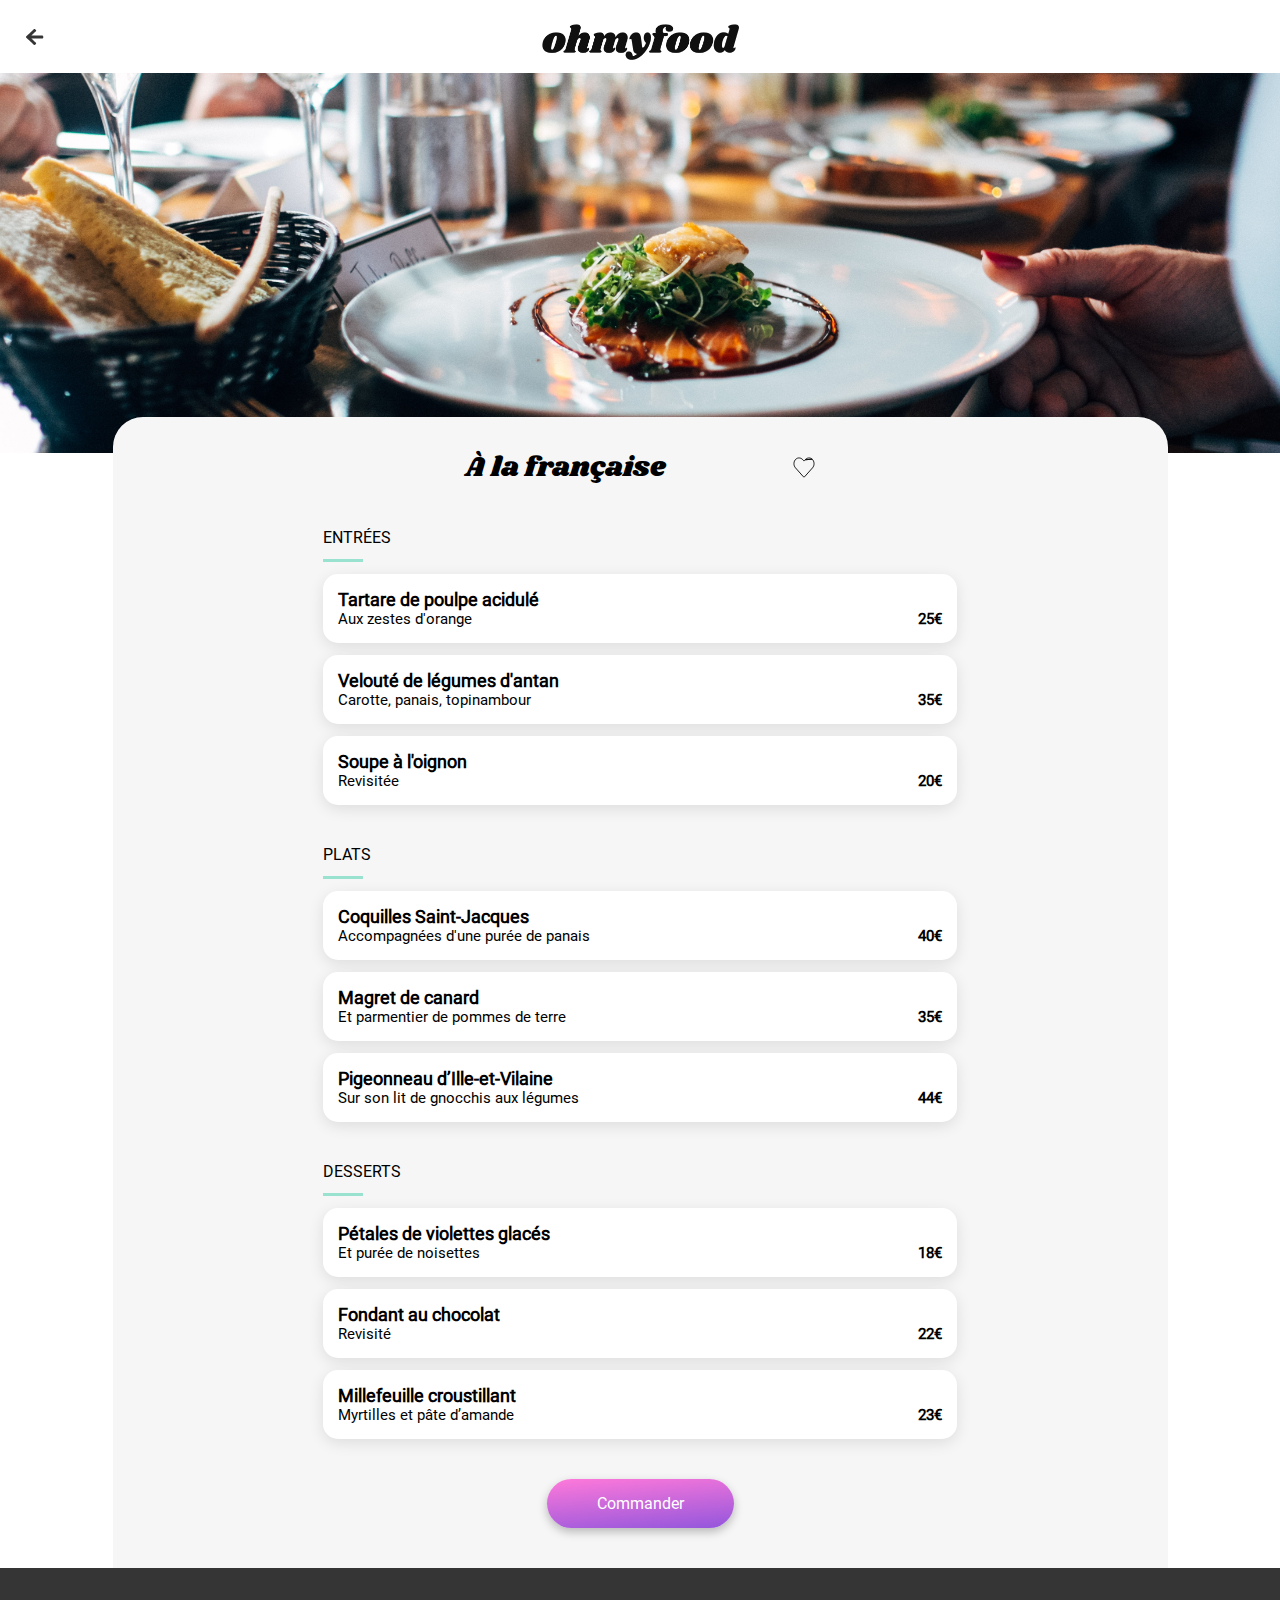
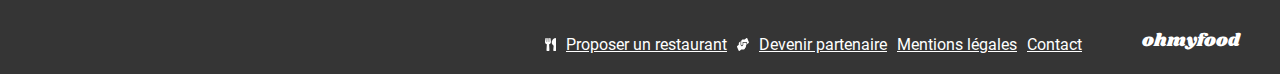
==== a_la_francaise.html @ 2cd76b1e "Première semaine" ====
<!DOCTYPE html>
<html lang="en">

<head>
    <meta charset="UTF-8">
    <meta name="viewport" content="width=device-width, initial-scale=1.0">
    <link rel="stylesheet" href="css/shared.css">
    <link rel="stylesheet" href="css/restaurants.css">
    <title>À la française</title>
</head>

<body>
    <header>
        <a id="return" href="home.html"><img src="assets/images/icons/GoBack.png" alt="Icone de fleche de retour en arrière"></a>
        <div id="logo">
            <img src="assets/images/logo/ohmyfood.png" alt="Logo 'OhMyFood'">
        </div>
    </header>

    <main>
        <section id="preview">
            <img src="assets/images/restaurants/jay-wennington-N_Y88TWmGwA-unsplash.jpg" alt="Photo du restaurant 'La palette du goût'">
        </section>

        <section id="main_menu">
            <div id="restaurant_title">
                <h1>À la française</h1>
                <div class="heart_zone">
                    <svg class="like_icon like_icon_empty" xmlns="http://www.w3.org/2000/svg" width="23" height="21" viewBox="0 0 23 21" fill="none">
                        <path d="M12.7206 2.40551L12.7203 2.40576L11.8739 3.35732L11.5003 3.77727L11.1267 3.35732L10.2802 2.40576L10.2797 2.40514C8.28247 0.152585 5.09737 -0.169649 2.9764 1.80201C0.482212 4.1245 0.344816 8.32357 2.58455 10.8495L10.8987 20.2148C10.8987 20.2149 10.8988 20.2149 10.8988 20.2149C11.237 20.5955 11.7593 20.5955 12.0975 20.2149C12.0975 20.2149 12.0975 20.2149 12.0976 20.2148L20.4119 10.8493L20.412 10.8492C22.6556 8.32335 22.5183 4.12461 20.0243 1.80213L12.7206 2.40551ZM12.7206 2.40551C14.7223 0.15233 17.9032 -0.169452 20.024 1.80187L12.7206 2.40551Z" stroke="#101010"/>
                    </svg>
                    <svg class="like_icon like_icon_full" xmlns="http://www.w3.org/2000/svg" width="23" height="21" viewBox="0 0 23 21" fill="none">
                        <path d="M20.3647 1.4363C18.01 -0.752765 14.5081 -0.359015 12.3468 2.0738L11.5003 3.02536L10.6538 2.0738C8.49677 -0.359015 4.99052 -0.752765 2.63583 1.4363C-0.0626076 3.9488 -0.204405 8.45817 2.21044 11.1816L10.5249 20.5472C11.062 21.1519 11.9343 21.1519 12.4714 20.5472L20.7858 11.1816C23.205 8.45817 23.0632 3.9488 20.3647 1.4363Z" fill="url(#paint0_linear_25368_712)"/>
                        <defs>
                        <linearGradient id="paint0_linear_25368_712" x1="11.5" y1="-5.45973" x2="3.93419" y2="27.9927" gradientUnits="userSpaceOnUse">
                            <stop stop-color="#9356DC"/>
                            <stop offset="1" stop-color="#FF79DA"/>
                        </linearGradient>
                        </defs>
                    </svg>
                </div>
            </div>
            <article class="sub_menu">
                <div>
                    <h2>Entrées</h2>
                    <div class="line"></div>
                </div>
                <div class="item">
                    <div class="item_content">
                        <h3>Tartare de poulpe acidulé</h3>
                        <div class="item_info">
                            <span class="item_txt">Aux zestes d'orange</span><span class="item_price">25€</span>
                        </div>
                    </div>
                    <div class="check_mark">
                        <img src="assets/images/icons/check.png" alt="Marque de validation">
                    </div>
                </div>
                <div class="item">
                    <div class="item_content">
                        <h3>Velouté de légumes d'antan</h3>
                        <div class="item_info">
                            <span class="item_txt">Carotte, panais, topinambour</span><span class="item_price">35€</span>
                        </div>
                    </div>
                    <div class="check_mark">
                        <img src="assets/images/icons/check.png" alt="Marque de validation">
                    </div>
                </div>
                <div class="item">
                    <div class="item_content">
                        <h3>Soupe à l'oignon</h3>
                        <div class="item_info">
                            <span class="item_txt">Revisitée</span><span class="item_price">20€</span>
                        </div>
                    </div>
                    <div class="check_mark">
                        <img src="assets/images/icons/check.png" alt="Marque de validation">
                    </div>
                </div>
            </article>
            <article class="sub_menu">
                <div>
                    <h2>Plats</h2>
                    <div class="line"></div>
                </div>
                <div class="item">
                    <div class="item_content">
                        <h3>Coquilles Saint-Jacques</h3>
                        <div class="item_info">
                            <span class="item_txt">Accompagnées d'une purée de panais</span><span class="item_price">40€</span>
                        </div>
                    </div>
                    <div class="check_mark">
                        <img src="assets/images/icons/check.png" alt="Marque de validation">
                    </div>
                </div>
                <div class="item">
                    <div class="item_content">
                        <h3>Magret de canard</h3>
                        <div class="item_info">
                            <span class="item_txt">Et parmentier de pommes de terre</span><span class="item_price">35€</span>
                        </div>
                    </div>
                    <div class="check_mark">
                        <img src="assets/images/icons/check.png" alt="Marque de validation">
                    </div>
                </div>
                <div class="item">
                    <div class="item_content">
                        <h3>Pigeonneau d’Ille-et-Vilaine</h3>
                        <div class="item_info">
                            <span class="item_txt">Sur son lit de gnocchis aux légumes</span><span class="item_price">44€</span>
                        </div>
                    </div>
                    <div class="check_mark">
                        <img src="assets/images/icons/check.png" alt="Marque de validation">
                    </div>
                </div>
            </article>
            <article class="sub_menu">
                <div>
                    <h2>Desserts</h2>
                    <div class="line"></div>
                </div>
                <div class="item">
                    <div class="item_content">
                        <h3>Pétales de violettes glacés</h3>
                        <div class="item_info">
                            <span class="item_txt">Et purée de noisettes</span><span class="item_price">18€</span>
                        </div>
                    </div>
                    <div class="check_mark">
                        <img src="assets/images/icons/check.png" alt="Marque de validation">
                    </div>
                </div>
                <div class="item">
                    <div class="item_content">
                        <h3>Fondant au chocolat</h3>
                        <div class="item_info">
                            <span class="item_txt">Revisité</span><span class="item_price">22€</span>
                        </div>
                    </div>
                    <div class="check_mark">
                        <img src="assets/images/icons/check.png" alt="Marque de validation">
                    </div>
                </div>
                <div class="item">
                    <div class="item_content">
                        <h3>Millefeuille croustillant</h3>
                        <div class="item_info">
                            <span class="item_txt">Myrtilles et pâte d’amande</span><span class="item_price">23€</span>
                        </div>
                    </div>
                    <div class="check_mark">
                        <img src="assets/images/icons/check.png" alt="Marque de validation">
                    </div>
                </div>
            </article>
            <button class="btn cmd_btn">Commander</button>
        </section>
    </main>

    <footer>
        <span id="footer_logo">ohmyfood</span>
        <nav>
            <a href="">
                <img src="assets/images/icons/cutlery.svg" alt="Icone de couverts de table">
                <span>Proposer un restaurant</span>
            </a>
            <a href="">
                <img src="assets/images/icons/hands.svg" alt="Icone d'une poignée de main">
                <span>Devenir partenaire</span>
            </a>
            <a href="">Mentions légales</a>
            <a href="mailto:ohmyfood@gmail.com">Contact</a>
        </nav>
    </footer>
</body>

</html>
---- css/shared.css ----
@font-face {
    font-family: Roboto;
    src: url(../assets/font/Roboto-Regular.ttf);
}

@font-face {
    font-family: Shrikhand;
    src: url(../assets/font/Shrikhand-Regular.ttf);
}

* {
    padding: 0px;
    margin: 0px;
    font-size: 16px;
    font-family: Roboto;
    font-weight: 500;
}


/* HEADER */

header {
    display: flex;
    justify-content: center;
    align-items: center;
    width: 100%;
    align-self: stretch;
}

#logo {
    display: flex;
    justify-content: center;
    align-items: center;
    width: 100%;
    height: 63px;
    padding-top: 10px;
}

#logo img {
    width: 197px;
    height: 36px;
}


/* FOOTER */

footer {
    display: flex;
    flex-direction: column;
    padding: 20px;
    gap: 15px;
    background-color: rgba(53, 53, 53, 1);
}

#footer_logo {
    font-family: Shrikhand;
    font-size: 18px;
    font-weight: 400;
    color: white;
}

nav {
    display: flex;
    flex-direction: column;
    justify-content: flex-start;
    align-items: flex-start;
    gap: 5px;
}

nav a {
    display: flex;
    color: white;
    gap: 10px;
}


/* CLASSES */

.heart_zone {
    width: 22px;
    height: 21px;
}

.like_icon {
    width: 22px;
    height: 21px;
    margin-right: 20px;
    cursor: pointer;
    margin-bottom: 10px;
    transition: all 400ms;
}

.like_icon_empty {
    color: black;
    position: absolute;
}

.like_icon_empty:hover {
    opacity: 0;
}

.like_icon_full {
    opacity: 0;
    position: absolute;
}

.like_icon_full:hover {
    opacity: 1;
}

.btn {
    color: white;
    border-radius: 25px;
    border: none;
    padding: 15px 20px;
    background: linear-gradient(355deg, #9356DC 0%, #FF79DA 100%);
    box-shadow: 0px 4px 10px 0px rgba(0, 0, 0, 0.25);
    cursor: pointer;
}

.btn:hover {
    opacity: 0.85;
    box-shadow: 0px 4px 16px 0px rgba(0, 0, 0, 0.50);
}


/* RESPONSIVE */

@media (min-width: 768px) {
    footer {
        flex-direction: row-reverse;
        gap: 60px;
        padding-top: 60px;
        padding-right: 40px;
    }
    nav {
        flex-direction: row;
        gap: 10px;
        align-items: flex-end;
    }
}
---- css/restaurants.css ----
/* MAIN */

h1 {
    font-size: 28px;
    font-family: Shrikhand;
    font-weight: 400;
}

h2 {
    font-size: 16px;
    font-weight: 300;
    text-transform: uppercase;
    padding-bottom: 12px;
}

h3 {
    font-size: 18px;
    font-weight: bold;
}


/* IDS */

main {
    display: flex;
    flex-direction: column;
    align-items: center;
}

#return {
    position: absolute;
    left: 20px;
    top: 22px;
}

#preview {
    position: relative;
    z-index: 1;
    width: 100%;
}

#preview img {
    width: 100%;
    max-height: 380px;
    object-fit: cover;
}

#main_menu {
    display: flex;
    flex-direction: column;
    align-items: center;
    border-radius: 30px 30px 0px 0px;
    background-color: #F6F6F6;
    padding: 30px 10px 40px 10px;
    gap: 40px;
    margin-top: -40px;
    position: relative;
    z-index: 2;
    width: 100%;
    max-width: 1055px;
    box-sizing: border-box;
}

#restaurant_title {
    display: flex;
    justify-content: space-between;
    align-items: center;
    gap: 8px;
    width: 100%;
    max-width: 350px;
}


/* CLASSES */

.sub_menu {
    display: flex;
    flex-direction: column;
    gap: 12px;
    width: 100%;
    max-width: 634px;
}

.sub_menu1 {
    animation: 1s ease-in fade_in;
    animation-iteration-count: 1;
}

.sub_menu2 {
    animation: 2s ease-in fade_in;
    animation-iteration-count: 1;
}

.sub_menu3 {
    animation: 4s ease-in fade_in;
    animation-iteration-count: 1;
}

@keyframes fade_in {
    0% {
        opacity: 0;
    }
    50% {
        opacity: 0;
    }
    100% {
        opacity: 1;
    }
}

.line {
    border-top: 3px solid #99E2D0;
    width: 40px;
}

.item {
    display: flex;
    width: 100%;
    max-height: 70px;
    border-radius: 15px;
    background-color: white;
    box-sizing: border-box;
    box-shadow: 0px 4px 15px 0px rgba(0, 0, 0, 0.10);
    overflow: hidden;
    cursor: pointer;
}

.item_content {
    width: 100%;
    margin: 15px;
    transition: all ease-in 0.5s;
}

.item_info {
    display: flex;
    justify-content: space-between;
}

.item_txt {
    font-size: 15px;
    font-weight: 300;
    text-overflow: ellipsis;
    word-wrap: break-word;
}

.item_price {
    font-size: 15px;
    font-weight: 700;
}

.cmd_btn {
    align-self: center;
    padding: 15px 50px;
}

.check_mark {
    display: flex;
    justify-content: center;
    align-items: center;
    width: 0px;
    position: relative;
    right: -20px;
    background-color: #99E2D0;
    transition: all ease-in 0.5s;
}

.item:hover .check_mark {
    width: 60px;
    right: 0px;
}

.item:hover .item_content {
    width: 86%;
}

.check_mark img {
    width: 14px;
    padding: 3px;
    border-radius: 50%;
    background-color: white;
}
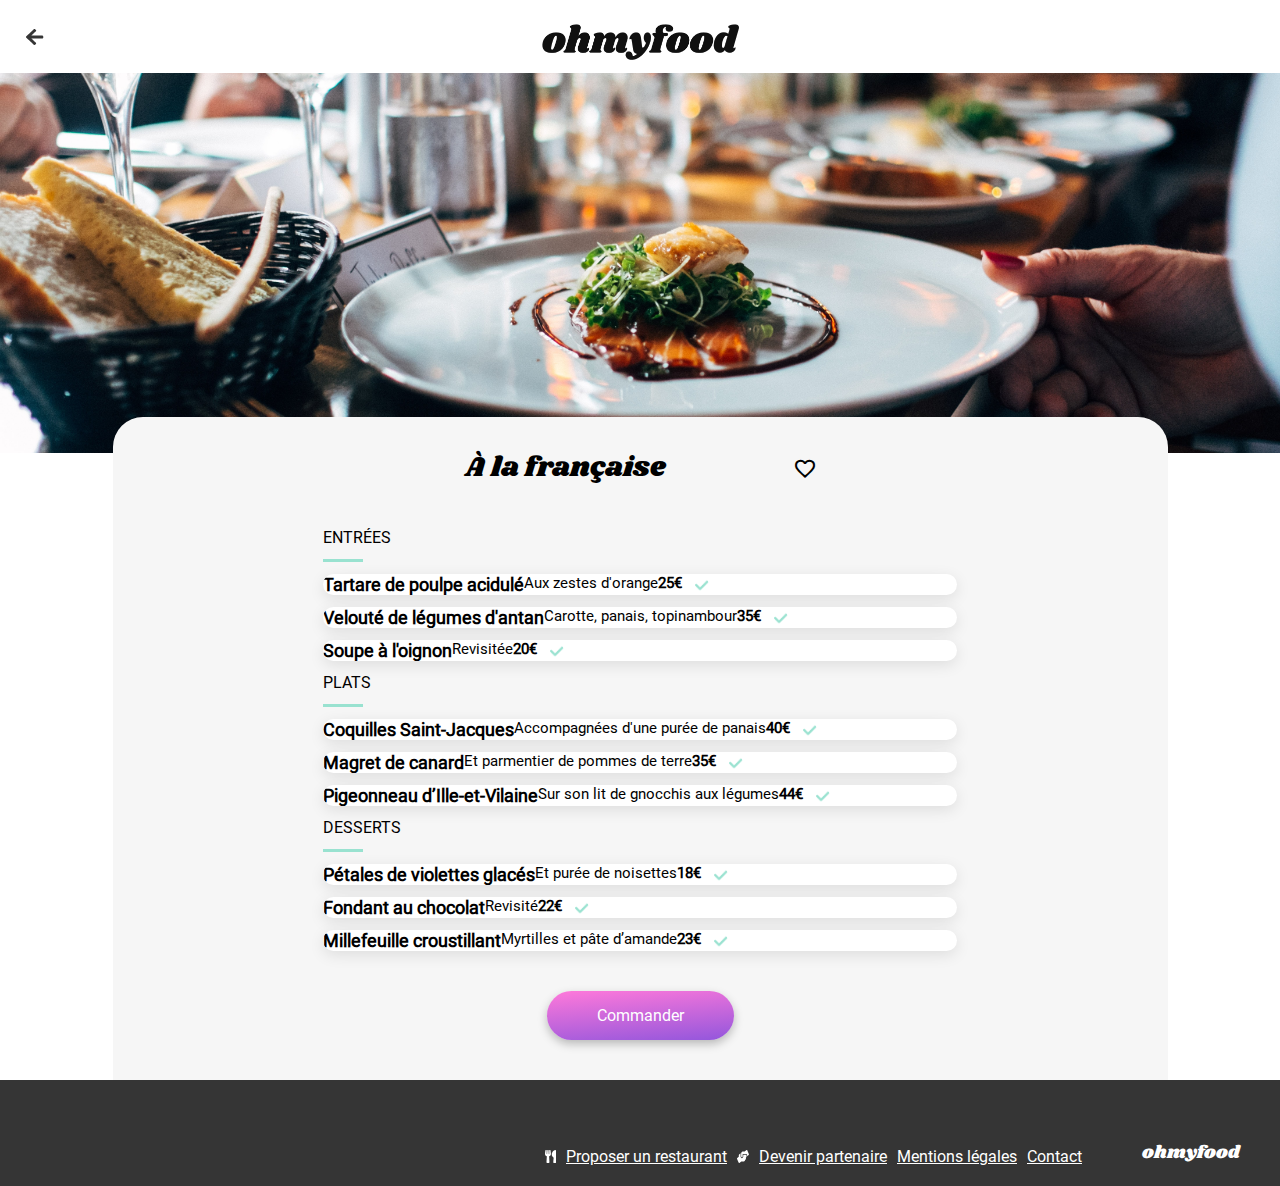
==== commit 492297b2: "test" ====
--- a/a_la_francaise.html
+++ b/a_la_francaise.html
@@ -6,6 +6,7 @@
     <meta name="viewport" content="width=device-width, initial-scale=1.0">
     <link rel="stylesheet" href="css/shared.css">
     <link rel="stylesheet" href="css/restaurants.css">
+    <link href="https://fonts.googleapis.com/css2?family=Material+Symbols+Outlined:opsz,wght,FILL,GRAD@20..48,100..700,0..1,-50..200" rel="stylesheet" />
     <title>À la française</title>
 </head>
 
@@ -26,18 +27,9 @@
             <div id="restaurant_title">
                 <h1>À la française</h1>
                 <div class="heart_zone">
-                    <svg class="like_icon like_icon_empty" xmlns="http://www.w3.org/2000/svg" width="23" height="21" viewBox="0 0 23 21" fill="none">
-                        <path d="M12.7206 2.40551L12.7203 2.40576L11.8739 3.35732L11.5003 3.77727L11.1267 3.35732L10.2802 2.40576L10.2797 2.40514C8.28247 0.152585 5.09737 -0.169649 2.9764 1.80201C0.482212 4.1245 0.344816 8.32357 2.58455 10.8495L10.8987 20.2148C10.8987 20.2149 10.8988 20.2149 10.8988 20.2149C11.237 20.5955 11.7593 20.5955 12.0975 20.2149C12.0975 20.2149 12.0975 20.2149 12.0976 20.2148L20.4119 10.8493L20.412 10.8492C22.6556 8.32335 22.5183 4.12461 20.0243 1.80213L12.7206 2.40551ZM12.7206 2.40551C14.7223 0.15233 17.9032 -0.169452 20.024 1.80187L12.7206 2.40551Z" stroke="#101010"/>
-                    </svg>
-                    <svg class="like_icon like_icon_full" xmlns="http://www.w3.org/2000/svg" width="23" height="21" viewBox="0 0 23 21" fill="none">
-                        <path d="M20.3647 1.4363C18.01 -0.752765 14.5081 -0.359015 12.3468 2.0738L11.5003 3.02536L10.6538 2.0738C8.49677 -0.359015 4.99052 -0.752765 2.63583 1.4363C-0.0626076 3.9488 -0.204405 8.45817 2.21044 11.1816L10.5249 20.5472C11.062 21.1519 11.9343 21.1519 12.4714 20.5472L20.7858 11.1816C23.205 8.45817 23.0632 3.9488 20.3647 1.4363Z" fill="url(#paint0_linear_25368_712)"/>
-                        <defs>
-                        <linearGradient id="paint0_linear_25368_712" x1="11.5" y1="-5.45973" x2="3.93419" y2="27.9927" gradientUnits="userSpaceOnUse">
-                            <stop stop-color="#9356DC"/>
-                            <stop offset="1" stop-color="#FF79DA"/>
-                        </linearGradient>
-                        </defs>
-                    </svg>
+                    <span class="material-symbols-outlined">
+                        favorite
+                    </span>
                 </div>
             </div>
             <article class="sub_menu">
@@ -46,112 +38,99 @@
                     <div class="line"></div>
                 </div>
                 <div class="item">
-                    <div class="item_content">
+                    <div class="item_info">
                         <h3>Tartare de poulpe acidulé</h3>
-                        <div class="item_info">
-                            <span class="item_txt">Aux zestes d'orange</span><span class="item_price">25€</span>
-                        </div>
+                        <span class="item_txt">Aux zestes d'orange</span>
                     </div>
+                    <span class="item_price">25€</span>
                     <div class="check_mark">
                         <img src="assets/images/icons/check.png" alt="Marque de validation">
                     </div>
                 </div>
                 <div class="item">
-                    <div class="item_content">
+                    <div class="item_info">
                         <h3>Velouté de légumes d'antan</h3>
-                        <div class="item_info">
-                            <span class="item_txt">Carotte, panais, topinambour</span><span class="item_price">35€</span>
-                        </div>
+                        <span class="item_txt">Carotte, panais, topinambour</span>
                     </div>
+                    <span class="item_price">35€</span>
                     <div class="check_mark">
                         <img src="assets/images/icons/check.png" alt="Marque de validation">
                     </div>
                 </div>
                 <div class="item">
-                    <div class="item_content">
+                    <div class="item_info">
                         <h3>Soupe à l'oignon</h3>
-                        <div class="item_info">
-                            <span class="item_txt">Revisitée</span><span class="item_price">20€</span>
-                        </div>
+                        <span class="item_txt">Revisitée</span>
                     </div>
+                    <span class="item_price">20€</span>
                     <div class="check_mark">
                         <img src="assets/images/icons/check.png" alt="Marque de validation">
                     </div>
                 </div>
-            </article>
-            <article class="sub_menu">
                 <div>
                     <h2>Plats</h2>
                     <div class="line"></div>
                 </div>
                 <div class="item">
-                    <div class="item_content">
+                    <div class="item_info">
                         <h3>Coquilles Saint-Jacques</h3>
-                        <div class="item_info">
-                            <span class="item_txt">Accompagnées d'une purée de panais</span><span class="item_price">40€</span>
-                        </div>
+                        <span class="item_txt">Accompagnées d'une purée de panais</span>
                     </div>
+                    <span class="item_price">40€</span>
                     <div class="check_mark">
                         <img src="assets/images/icons/check.png" alt="Marque de validation">
                     </div>
                 </div>
                 <div class="item">
-                    <div class="item_content">
+                    <div class="item_info">
                         <h3>Magret de canard</h3>
-                        <div class="item_info">
-                            <span class="item_txt">Et parmentier de pommes de terre</span><span class="item_price">35€</span>
-                        </div>
+                        <span class="item_txt">Et parmentier de pommes de terre</span>
                     </div>
+                    <span class="item_price">35€</span>
                     <div class="check_mark">
                         <img src="assets/images/icons/check.png" alt="Marque de validation">
                     </div>
                 </div>
                 <div class="item">
-                    <div class="item_content">
+                    <div class="item_info">
                         <h3>Pigeonneau d’Ille-et-Vilaine</h3>
-                        <div class="item_info">
-                            <span class="item_txt">Sur son lit de gnocchis aux légumes</span><span class="item_price">44€</span>
-                        </div>
+                        <span class="item_txt">Sur son lit de gnocchis aux légumes</span>
                     </div>
+                    <span class="item_price">44€</span>
                     <div class="check_mark">
                         <img src="assets/images/icons/check.png" alt="Marque de validation">
                     </div>
                 </div>
-            </article>
-            <article class="sub_menu">
                 <div>
                     <h2>Desserts</h2>
                     <div class="line"></div>
                 </div>
                 <div class="item">
-                    <div class="item_content">
+                    <div class="item_info">
                         <h3>Pétales de violettes glacés</h3>
-                        <div class="item_info">
-                            <span class="item_txt">Et purée de noisettes</span><span class="item_price">18€</span>
-                        </div>
+                        <span class="item_txt">Et purée de noisettes</span>
                     </div>
+                    <span class="item_price">18€</span>
                     <div class="check_mark">
                         <img src="assets/images/icons/check.png" alt="Marque de validation">
                     </div>
                 </div>
                 <div class="item">
-                    <div class="item_content">
+                    <div class="item_info">
                         <h3>Fondant au chocolat</h3>
-                        <div class="item_info">
-                            <span class="item_txt">Revisité</span><span class="item_price">22€</span>
-                        </div>
+                        <span class="item_txt">Revisité</span>
                     </div>
+                    <span class="item_price">22€</span>
                     <div class="check_mark">
                         <img src="assets/images/icons/check.png" alt="Marque de validation">
                     </div>
                 </div>
                 <div class="item">
-                    <div class="item_content">
+                    <div class="item_info">
                         <h3>Millefeuille croustillant</h3>
-                        <div class="item_info">
-                            <span class="item_txt">Myrtilles et pâte d’amande</span><span class="item_price">23€</span>
-                        </div>
+                        <span class="item_txt">Myrtilles et pâte d’amande</span>
                     </div>
+                    <span class="item_price">23€</span>
                     <div class="check_mark">
                         <img src="assets/images/icons/check.png" alt="Marque de validation">
                     </div>
--- a/css/shared.css
+++ b/css/shared.css
@@ -15,7 +15,6 @@
     font-family: Roboto;
     font-weight: 500;
 }
-
 
 /* HEADER */
 
@@ -116,6 +115,7 @@
     background: linear-gradient(355deg, #9356DC 0%, #FF79DA 100%);
     box-shadow: 0px 4px 10px 0px rgba(0, 0, 0, 0.25);
     cursor: pointer;
+    transform: all 0.5s;
 }
 
 .btn:hover {
